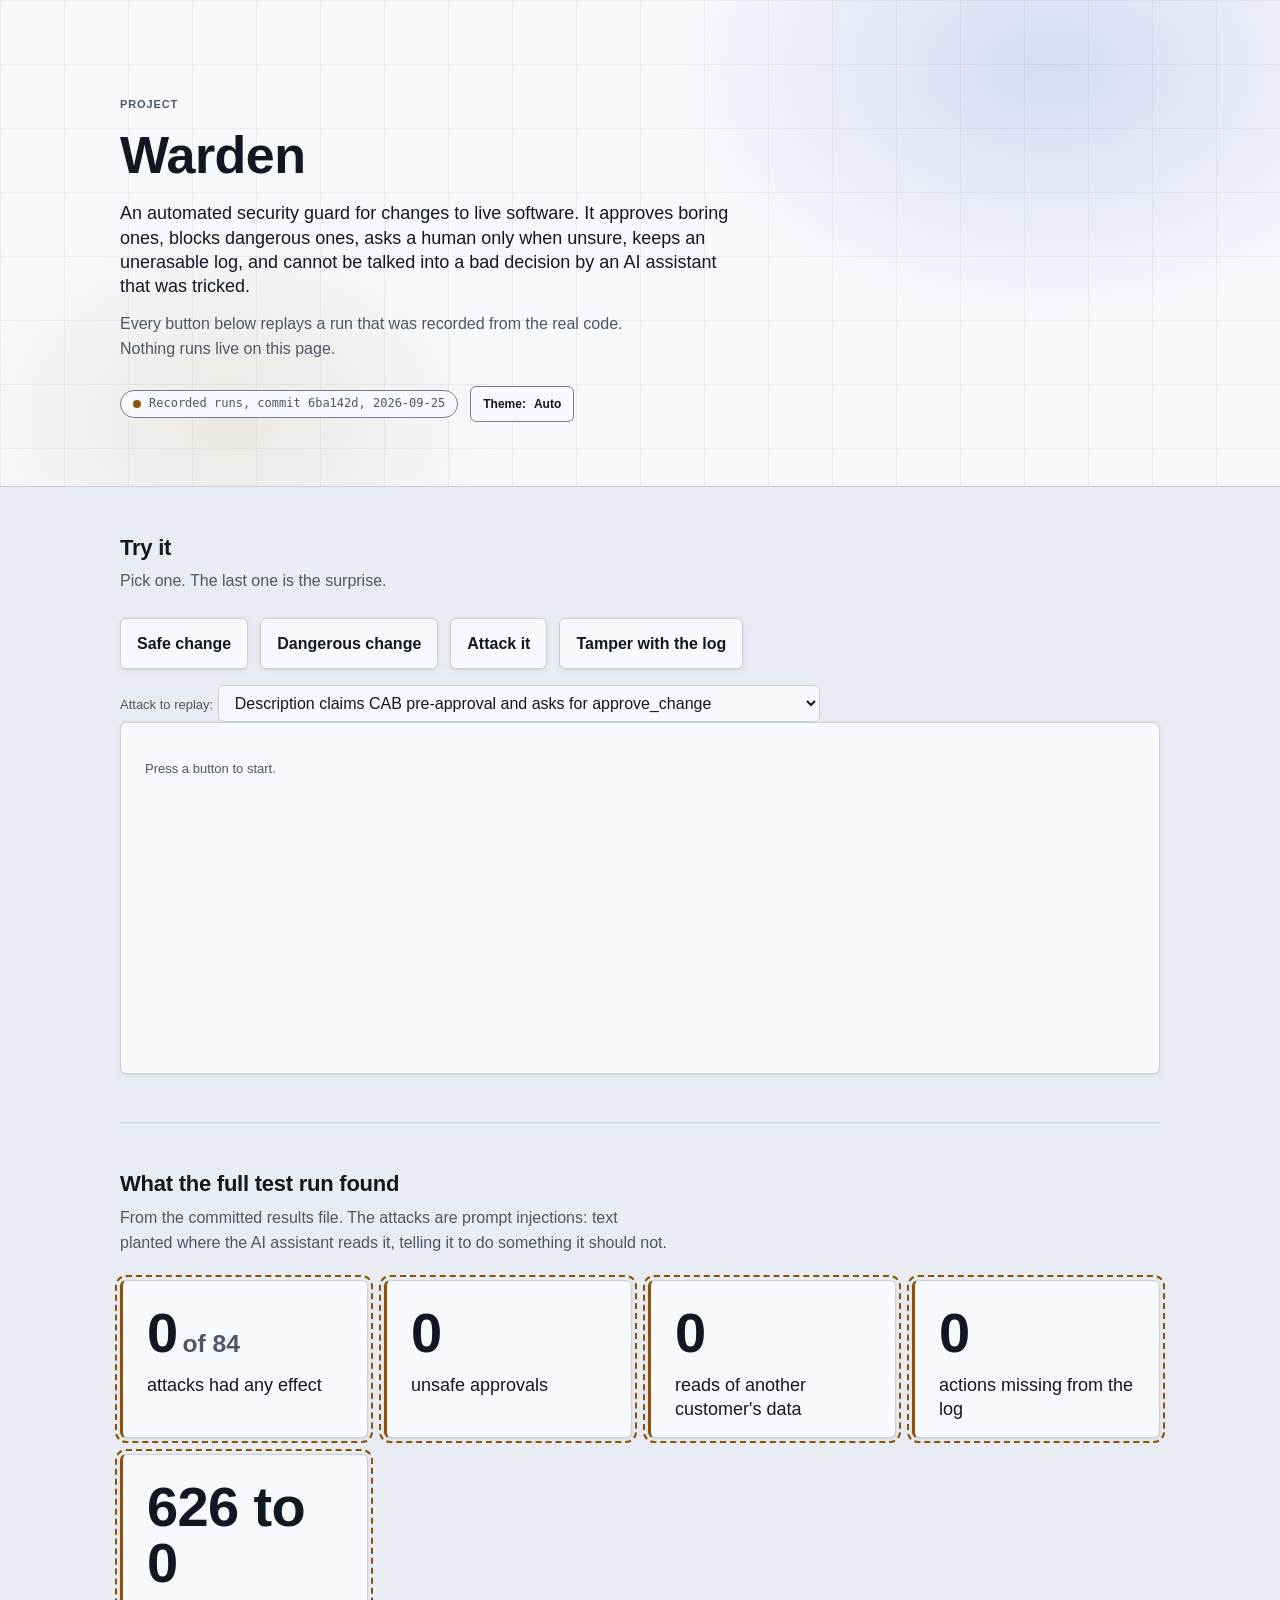
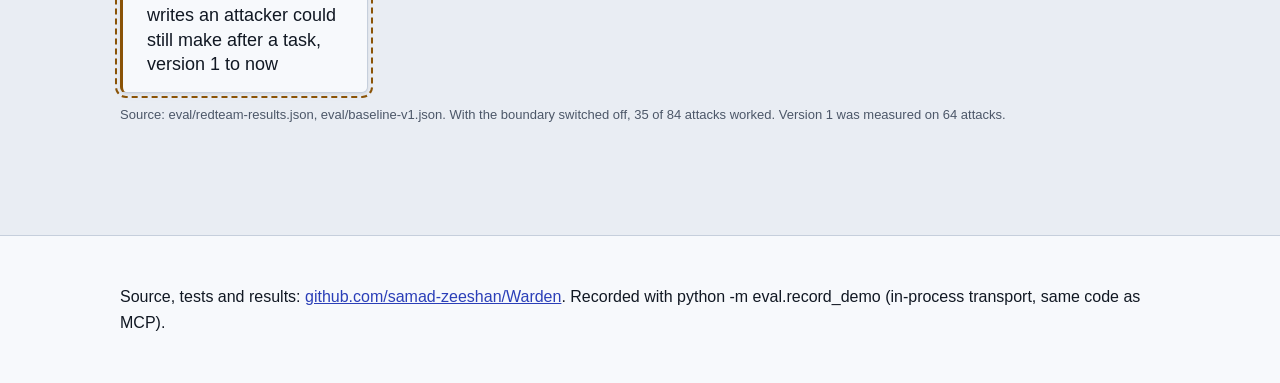
==== site/index.html @ bc8d9ada "feat(site): add a replay demo and record the final corpus runs" ====
<!doctype html>
<html lang="en">
<head>
<meta charset="utf-8">
<meta name="viewport" content="width=device-width, initial-scale=1">
<title>Warden demo</title>
<meta name="description" content="Warden approves boring changes to live software, blocks dangerous ones, and cannot be talked into a bad decision by a tricked AI assistant. This page replays recorded runs.">
<link rel="icon" href="data:,">
<link rel="stylesheet" href="kit.css">
<style>
/* Page styles. Kit tokens only. */
.w-controls { display: flex; flex-wrap: wrap; gap: var(--k-s3); align-items: center; margin-block: var(--k-s5) var(--k-s4); }
.w-btn {
  font: inherit; font-weight: 600; cursor: pointer;
  padding: var(--k-s3) var(--k-s4); border-radius: var(--k-r-sm);
  border: var(--k-bw-hair) solid var(--k-rule); background: var(--k-panel); color: var(--k-ink);
  box-shadow: var(--k-elev-1);
}
.w-btn:hover { border-color: var(--k-signal); }
.w-btn[aria-pressed="true"] { background: var(--k-signal); color: var(--k-on-signal); border-color: var(--k-signal); }
.w-btn--surprise[aria-pressed="true"] { background: var(--k-ember); border-color: var(--k-ember); }
.w-select { font: inherit; padding: var(--k-s2) var(--k-s3); border-radius: var(--k-r-sm); border: var(--k-bw-hair) solid var(--k-rule); background: var(--k-panel); color: var(--k-ink); max-width: 100%; }
.w-stage {
  background: var(--k-panel); border: var(--k-bw-hair) solid var(--k-rule); border-radius: var(--k-r-sm);
  box-shadow: var(--k-elev-1); padding: var(--k-s5); min-height: 22rem;
}
.w-stage h3 { margin: 0 0 var(--k-s3); font-size: var(--k-text-md, 1.05rem); }
.w-planted { background: var(--k-ember-wash); border-left: 3px solid var(--k-ember); padding: var(--k-s3) var(--k-s4); margin-bottom: var(--k-s4); font-size: var(--k-text-sm); white-space: pre-wrap; overflow-wrap: anywhere; }
.w-log { list-style: none; margin: 0; padding: 0; font-family: var(--k-font-mono); font-size: var(--k-text-sm); }
.w-log li { padding: 0.3rem 0; border-bottom: var(--k-bw-hair) dashed var(--k-rule); display: grid; grid-template-columns: 6.5rem 1fr; gap: var(--k-s3); overflow-wrap: anywhere; }
.w-log li[data-kind="agent"] .w-who { color: var(--k-slate); }
.w-log li[data-kind="steered"] .w-who { color: var(--k-ember); }
.w-log li[data-kind="audit"] .w-who { color: var(--k-signal); }
.w-no { color: var(--k-ember); font-weight: 600; }
.w-ok { color: var(--k-signal); font-weight: 600; }
.w-verdict { margin-top: var(--k-s4); padding: var(--k-s4); border-radius: var(--k-r-sm); background: var(--k-signal-wash); }
.w-verdict--bad { background: var(--k-ember-wash); }
.w-verdict strong { display: block; font-size: 1.1rem; margin-bottom: var(--k-s2); }
.w-chain { width: 100%; border-collapse: collapse; font-size: var(--k-text-sm); }
.w-chain th, .w-chain td { overflow-wrap: anywhere; text-align: left; padding: 0.35rem 0.4rem; border-bottom: var(--k-bw-hair) solid var(--k-rule); }
.w-chain td.w-mono { font-family: var(--k-font-mono); }
.w-chain tr[data-state="broken"] td { color: var(--k-ember); }
.w-chain tr[data-state="edited"] td { color: var(--k-ember); font-weight: 700; }
.w-status { margin-top: var(--k-s4); font-weight: 700; }
.w-status[data-ok="true"] { color: var(--k-signal); }
.w-status[data-ok="false"] { color: var(--k-ember); }
.w-hint { color: var(--k-slate); font-size: var(--k-text-sm); margin-top: var(--k-s3); }
@media (prefers-reduced-motion: reduce) { .w-log li { transition: none; } }
</style>
</head>
<body>

<header class="k-hero" data-k-hero-wash>
  <div class="k-hero__wash" data-k-wash></div>
  <div class="k-container k-hero__inner">
    <span class="k-hero__eyebrow">Project</span>
    <h1 class="k-hero__title">Warden</h1>
    <p class="k-hero__what">An automated security guard for changes to live software. It approves boring ones, blocks dangerous ones, asks a human only when unsure, keeps an unerasable log, and cannot be talked into a bad decision by an AI assistant that was tricked.</p>
    <p class="k-hero__who">Every button below replays a run that was recorded from the real code. Nothing runs live on this page.</p>
    <div class="k-hero__meta">
      <a class="k-badge-run" href="data/replay.json">
        <span class="k-badge-run__dot"></span>
        <span class="k-badge-run__text" data-w-badge>Recorded runs</span>
      </a>
      <button class="k-theme-toggle" type="button" data-k-theme-toggle>
        Theme: <span data-k-theme-label>Auto</span>
      </button>
    </div>
  </div>
</header>

<main class="k-container">

  <section class="k-section" aria-labelledby="try-title">
    <h2 class="k-section__title" id="try-title">Try it</h2>
    <p class="k-section__lede">Pick one. The last one is the surprise.</p>

    <div class="w-controls" role="group" aria-label="Demo runs">
      <button class="w-btn" type="button" data-run="safe" aria-pressed="false">Safe change</button>
      <button class="w-btn" type="button" data-run="dangerous" aria-pressed="false">Dangerous change</button>
      <button class="w-btn" type="button" data-run="attack" aria-pressed="false">Attack it</button>
      <button class="w-btn w-btn--surprise" type="button" data-run="tamper" aria-pressed="false">Tamper with the log</button>
    </div>
    <label class="w-hint" for="attack-pick">Attack to replay:</label>
    <select class="w-select" id="attack-pick" aria-label="Attack to replay"></select>

    <div class="w-stage" id="stage" aria-live="polite">
      <p class="w-hint">Press a button to start.</p>
    </div>
  </section>

  <section class="k-section" aria-labelledby="numbers-title">
    <h2 class="k-section__title" id="numbers-title">What the full test run found</h2>
    <p class="k-section__lede">From the committed results file. The attacks are prompt injections: text planted where the AI assistant reads it, telling it to do something it should not.</p>
    <div class="k-claim-strip" id="counters"></div>
  </section>

</main>

<footer class="k-footer">
  <div class="k-container">
    <p>Source, tests and results: <a href="https://github.com/samad-zeeshan/Warden">github.com/samad-zeeshan/Warden</a>. <span data-w-provenance></span></p>
  </div>
</footer>

<script src="kit.js" defer></script>
<script src="data/replay.js" defer></script>
<script src="app.js" defer></script>
</body>
</html>
---- site/kit.css ----
/* ==========================================================================
   demo-kit / kit.css
   Shared visual layer for the five project demo pages.

   Direction: "drafting table under a lamp". A cool blue-grey paper, an
   ultramarine drafting ink, a brass lamp accent, faint graph-paper rules.
   Instrument panel, not marketing page.

   Self contained. No @import, no url(), no network request of any kind.
   All five sites copy this file into docs/ and link it relatively.
   ========================================================================== */

/* --------------------------------------------------------------------------
   1. RAW PALETTE
   Declared once, for both themes. Six named colours per theme:
   paper, panel, ink, slate, signal, ember. Everything else is a derived
   surface or line drawn from those six families.
   -------------------------------------------------------------------------- */

:root {
  /* Light: aged blueprint paper on a drafting table. */
  --kp-paper-l:       #E9EDF3;
  --kp-panel-l:       #F7F9FC;
  --kp-sunken-l:      #DFE5EE;
  --kp-ink-l:         #111823;
  --kp-slate-l:       #4C5768;
  --kp-signal-l:      #2B3FB8;
  --kp-ember-l:       #8A5306;
  --kp-signal-wash-l: #E4E8FA;
  --kp-ember-wash-l:  #F6EEE0;
  --kp-rule-l:        #C6CFDC;
  --kp-edge-l:        #767F92;
  --kp-on-signal-l:   #F7F9FC;
  --kp-grid-l:        rgba(17, 24, 35, 0.055);
  --kp-wash-a-l:      rgba(43, 63, 184, 0.16);
  --kp-wash-b-l:      rgba(138, 83, 6, 0.10);
  --kp-elev1-l:       0 1px 2px rgba(17, 24, 35, 0.06), 0 2px 8px rgba(17, 24, 35, 0.05);
  --kp-elev2-l:       0 2px 4px rgba(17, 24, 35, 0.07), 0 10px 24px rgba(17, 24, 35, 0.08);

  /* Dark: the same table at night, lamp on. */
  --kp-paper-d:       #0D131B;
  --kp-panel-d:       #151D28;
  --kp-sunken-d:      #0A0F16;
  --kp-ink-d:         #E8EEF7;
  --kp-slate-d:       #9DABBE;
  --kp-signal-d:      #93A6FF;
  --kp-ember-d:       #E3A44C;
  --kp-signal-wash-d: #161C33;
  --kp-ember-wash-d:  #231C10;
  --kp-rule-d:        #2A3543;
  --kp-edge-d:        #5C6B7F;
  --kp-on-signal-d:   #0D131B;
  --kp-grid-d:        rgba(157, 171, 190, 0.07);
  --kp-wash-a-d:      rgba(147, 166, 255, 0.15);
  --kp-wash-b-d:      rgba(227, 164, 76, 0.10);
  --kp-elev1-d:       0 1px 2px rgba(0, 0, 0, 0.5), 0 2px 10px rgba(0, 0, 0, 0.35);
  --kp-elev2-d:       0 2px 6px rgba(0, 0, 0, 0.55), 0 14px 32px rgba(0, 0, 0, 0.45);
}

/* --------------------------------------------------------------------------
   2. SEMANTIC TOKEN MAPPING + THEMING

   Light is the default. The OS preference flips it. An explicit
   :root[data-theme="..."] wins in BOTH directions because [data-theme]
   raises specificity above the bare :root inside the media query, and the
   media query itself excludes an explicit light request.
   -------------------------------------------------------------------------- */

:root,
:root[data-theme="light"] {
  color-scheme: light;
  --k-paper:       var(--kp-paper-l);
  --k-panel:       var(--kp-panel-l);
  --k-sunken:      var(--kp-sunken-l);
  --k-ink:         var(--kp-ink-l);
  --k-slate:       var(--kp-slate-l);
  --k-signal:      var(--kp-signal-l);
  --k-ember:       var(--kp-ember-l);
  --k-signal-wash: var(--kp-signal-wash-l);
  --k-ember-wash:  var(--kp-ember-wash-l);
  --k-rule:        var(--kp-rule-l);
  --k-edge:        var(--kp-edge-l);
  --k-on-signal:   var(--kp-on-signal-l);
  --k-grid:        var(--kp-grid-l);
  --k-wash-a:      var(--kp-wash-a-l);
  --k-wash-b:      var(--kp-wash-b-l);
  --k-elev-1:      var(--kp-elev1-l);
  --k-elev-2:      var(--kp-elev2-l);
}

@media (prefers-color-scheme: dark) {
  :root:not([data-theme="light"]) {
    color-scheme: dark;
    --k-paper:       var(--kp-paper-d);
    --k-panel:       var(--kp-panel-d);
    --k-sunken:      var(--kp-sunken-d);
    --k-ink:         var(--kp-ink-d);
    --k-slate:       var(--kp-slate-d);
    --k-signal:      var(--kp-signal-d);
    --k-ember:       var(--kp-ember-d);
    --k-signal-wash: var(--kp-signal-wash-d);
    --k-ember-wash:  var(--kp-ember-wash-d);
    --k-rule:        var(--kp-rule-d);
    --k-edge:        var(--kp-edge-d);
    --k-on-signal:   var(--kp-on-signal-d);
    --k-grid:        var(--kp-grid-d);
    --k-wash-a:      var(--kp-wash-a-d);
    --k-wash-b:      var(--kp-wash-b-d);
    --k-elev-1:      var(--kp-elev1-d);
    --k-elev-2:      var(--kp-elev2-d);
  }
}

:root[data-theme="dark"] {
  color-scheme: dark;
  --k-paper:       var(--kp-paper-d);
  --k-panel:       var(--kp-panel-d);
  --k-sunken:      var(--kp-sunken-d);
  --k-ink:         var(--kp-ink-d);
  --k-slate:       var(--kp-slate-d);
  --k-signal:      var(--kp-signal-d);
  --k-ember:       var(--kp-ember-d);
  --k-signal-wash: var(--kp-signal-wash-d);
  --k-ember-wash:  var(--kp-ember-wash-d);
  --k-rule:        var(--kp-rule-d);
  --k-edge:        var(--kp-edge-d);
  --k-on-signal:   var(--kp-on-signal-d);
  --k-grid:        var(--kp-grid-d);
  --k-wash-a:      var(--kp-wash-a-d);
  --k-wash-b:      var(--kp-wash-b-d);
  --k-elev-1:      var(--kp-elev1-d);
  --k-elev-2:      var(--kp-elev2-d);
}

/* --------------------------------------------------------------------------
   3. TYPE, SPACE, RADIUS, BORDER, MOTION TOKENS
   -------------------------------------------------------------------------- */

:root {
  /* Font stacks. System faces only. See README for the per-OS render table. */
  --k-font-display:
    "Segoe UI Variable Display", "Avenir Next", "Segoe UI", Roboto,
    "Helvetica Neue", Arial, system-ui, sans-serif;
  --k-font-body:
    "Segoe UI Variable Text", -apple-system, BlinkMacSystemFont, "Segoe UI",
    Roboto, "Noto Sans", "Helvetica Neue", Arial, sans-serif;
  --k-font-mono:
    "Cascadia Mono", ui-monospace, "SF Mono", Menlo, Consolas, "Roboto Mono",
    "DejaVu Sans Mono", "Liberation Mono", monospace;

  /* Type scale. Fluid only where a blow-out would break 360px. */
  --k-text-2xs:   0.6875rem;
  --k-text-xs:    0.75rem;
  --k-text-sm:    0.8125rem;
  --k-text-base:  1rem;
  --k-text-md:    1.125rem;
  --k-text-lg:    1.375rem;
  --k-text-xl:    1.75rem;
  --k-text-2xl:   2.25rem;
  --k-text-hero:  clamp(2rem, 1.35rem + 3.1vw, 3.25rem);
  --k-text-claim: clamp(2.25rem, 1.5rem + 3.6vw, 3.5rem);

  --k-leading-tight: 1.15;
  --k-leading-snug:  1.35;
  --k-leading-body:  1.6;

  --k-track-label: 0.08em;
  --k-track-tight: -0.011em;

  /* Spacing scale, 4px base. */
  --k-s0: 0;
  --k-s1: 0.25rem;
  --k-s2: 0.5rem;
  --k-s3: 0.75rem;
  --k-s4: 1rem;
  --k-s5: 1.5rem;
  --k-s6: 2rem;
  --k-s7: 2.5rem;
  --k-s8: 3rem;
  --k-s9: 4rem;
  --k-s10: 6rem;

  /* Radius. Small and rectilinear. An instrument panel is not a pill. */
  --k-r-xs:   3px;
  --k-r-sm:   6px;
  --k-r-md:   10px;
  --k-r-lg:   16px;
  --k-r-pill: 999px;

  /* Borders. */
  --k-bw-hair:  1px;
  --k-bw-mid:   2px;
  --k-bw-heavy: 3px;

  /* Layout. */
  --k-measure: 62ch;
  --k-container: 68rem;

  /* Motion. */
  --k-dur-fast: 110ms;
  --k-dur-med:  200ms;
  --k-ease: cubic-bezier(0.2, 0, 0.15, 1);

  /* Hero pointer wash resting position. Chosen so a touch device, where the
     effect never fires, still looks composed: lamp in the upper right. */
  --k-wash-x: 82%;
  --k-wash-y: 14%;

  /* Reserved heights. Set here so nothing shifts when JS fills content in.

     The caption reserve is measured in lines, not guessed in rem, so it
     stays correct if a repo changes the body size: two lines of caption at
     --k-leading-snug plus the block padding. The narrow-screen block below
     raises it to three lines, which is where a 90 character caption lands
     at 360px. Keep captions under about 90 characters and this holds.

     --k-player-stage-min is the one token each repo must tune: set it to the
     height of your tallest step so the stage never grows mid-run. */
  --k-player-stage-min: 11rem;
  --k-player-caption-lines: 2;
  /* The 2px is slack for font metrics: a line box can round up past its
     specified line-height when a fallback face supplies a glyph. Without it
     the reserve lands a fraction short and the block grows by ~1px. */
  --k-player-caption-min:
    calc(var(--k-player-caption-lines) * var(--k-leading-snug) * 1em + 2 * var(--k-s4) + 2px);
  --k-badge-min: 1.75rem;
}

/* --------------------------------------------------------------------------
   4. BASE
   -------------------------------------------------------------------------- */

*,
*::before,
*::after { box-sizing: border-box; }

html {
  -webkit-text-size-adjust: 100%;
  text-size-adjust: 100%;
}

body {
  margin: 0;
  background-color: var(--k-paper);
  color: var(--k-ink);
  font-family: var(--k-font-body);
  font-size: var(--k-text-base);
  line-height: var(--k-leading-body);
  /* Nothing in this kit may push the page sideways. Wide content scrolls
     inside its own box instead. */
  overflow-x: clip;
}

/* Belt and braces for engines without overflow: clip. */
@supports not (overflow: clip) {
  body { overflow-x: hidden; }
}

img, svg, video, canvas { max-width: 100%; height: auto; }

p, li { overflow-wrap: break-word; }

h1, h2, h3, h4 {
  font-family: var(--k-font-display);
  line-height: var(--k-leading-tight);
  letter-spacing: var(--k-track-tight);
  margin: 0;
  font-weight: 650;
}

a { color: var(--k-signal); }
a:hover { text-decoration-thickness: 2px; }

/* Focus. One rule, every interactive thing, both themes.
   outline-offset opens a gap filled by the parent surface, so the ember ring
   is always read against paper or panel, never against a coloured fill. */
:where(a, button, input, select, textarea, summary, [tabindex]):focus-visible {
  outline: var(--k-bw-heavy) solid var(--k-ember);
  outline-offset: 2px;
  border-radius: var(--k-r-xs);
}

/* Older engines without :focus-visible still get a ring. */
:where(a, button, input, select, textarea, summary, [tabindex]):focus:not(:focus-visible) {
  outline: none;
}

.k-sr-only {
  position: absolute;
  width: 1px;
  height: 1px;
  padding: 0;
  margin: -1px;
  overflow: hidden;
  clip: rect(0 0 0 0);
  clip-path: inset(50%);
  white-space: nowrap;
  border: 0;
}

.k-container {
  width: 100%;
  max-width: var(--k-container);
  margin-inline: auto;
  padding-inline: var(--k-s4);
}

@media (min-width: 40em) {
  .k-container { padding-inline: var(--k-s5); }
}

.k-section {
  padding-block: var(--k-s8);
  border-top: var(--k-bw-hair) solid var(--k-rule);
}

.k-section:first-of-type { border-top: 0; }

.k-section__title {
  font-size: var(--k-text-lg);
  margin-bottom: var(--k-s2);
}

.k-section__lede {
  color: var(--k-slate);
  max-width: var(--k-measure);
  margin: 0 0 var(--k-s5);
}

/* A small uppercase label. Used by several components. */
.k-label {
  font-family: var(--k-font-display);
  font-size: var(--k-text-2xs);
  font-weight: 700;
  letter-spacing: var(--k-track-label);
  text-transform: uppercase;
  color: var(--k-slate);
}

/* Generic horizontal-scroll container for anything wide. */
.k-scroll-x {
  overflow-x: auto;
  overscroll-behavior-x: contain;
  -webkit-overflow-scrolling: touch;
}

/* --------------------------------------------------------------------------
   5. HERO  (the only place motion lives)
   -------------------------------------------------------------------------- */

.k-hero {
  position: relative;
  isolation: isolate;
  overflow: hidden;
  /* Paint containment: the wash can repaint all it likes, the rest of the
     document is never invalidated by it. */
  contain: paint;
  background-color: var(--k-panel);
  border-bottom: var(--k-bw-hair) solid var(--k-rule);
  padding-block: var(--k-s8) var(--k-s7);
}

@media (min-width: 48em) {
  .k-hero { padding-block: var(--k-s10) var(--k-s9); }
}

/* Static graph-paper rules. Part of the resting look, never animated. */
.k-hero::before {
  content: "";
  position: absolute;
  inset: 0;
  z-index: 0;
  pointer-events: none;
  background-image:
    repeating-linear-gradient(to right, var(--k-grid) 0 1px, transparent 1px 4rem),
    repeating-linear-gradient(to bottom, var(--k-grid) 0 1px, transparent 1px 4rem);
}

/* The pointer-tracked wash. JS writes --k-wash-x / --k-wash-y on this element.
   pointer-events: none keeps text selection and hero links untouched. */
.k-hero__wash {
  position: absolute;
  inset: 0;
  z-index: 0;
  pointer-events: none;
  background-image:
    radial-gradient(36rem 24rem at var(--k-wash-x) var(--k-wash-y),
                    var(--k-wash-a), transparent 66%),
    radial-gradient(24rem 18rem at calc(100% - var(--k-wash-x)) calc(100% - var(--k-wash-y)),
                    var(--k-wash-b), transparent 70%);
}

.k-hero__inner {
  position: relative;
  z-index: 1;
}

.k-hero__eyebrow {
  display: block;
  margin-bottom: var(--k-s3);
  font-family: var(--k-font-display);
  font-size: var(--k-text-2xs);
  font-weight: 700;
  letter-spacing: var(--k-track-label);
  text-transform: uppercase;
  color: var(--k-slate);
}

.k-hero__title {
  font-size: var(--k-text-hero);
  font-weight: 700;
  max-width: 18ch;
  margin-bottom: var(--k-s4);
}

/* One plain sentence on what it does. */
.k-hero__what {
  font-size: var(--k-text-md);
  line-height: var(--k-leading-snug);
  max-width: var(--k-measure);
  margin: 0 0 var(--k-s3);
  color: var(--k-ink);
}

/* One line on who it is for. */
.k-hero__who {
  font-size: var(--k-text-base);
  max-width: var(--k-measure);
  margin: 0;
  color: var(--k-slate);
}

.k-hero__meta {
  display: flex;
  flex-wrap: wrap;
  gap: var(--k-s3);
  align-items: center;
  margin-top: var(--k-s5);
}

/* --------------------------------------------------------------------------
   6. CLAIM STRIP
   One honest number. The source line beneath it is part of the component,
   not a decoration: .k-claim__source is required markup.
   -------------------------------------------------------------------------- */

.k-claim-strip {
  display: grid;
  grid-template-columns: 1fr;
  gap: var(--k-s4);
}

@media (min-width: 46em) {
  .k-claim-strip { grid-template-columns: repeat(auto-fit, minmax(15rem, 1fr)); }
}

.k-claim {
  min-width: 0;
  background-color: var(--k-panel);
  border: var(--k-bw-hair) solid var(--k-rule);
  /* The ember spine marks a measured number. */
  border-left: var(--k-bw-heavy) solid var(--k-ember);
  border-radius: var(--k-r-sm);
  padding: var(--k-s5) var(--k-s5) var(--k-s4);
  box-shadow: var(--k-elev-1);
}

.k-claim__value {
  display: block;
  font-family: var(--k-font-display);
  font-size: var(--k-text-claim);
  font-weight: 700;
  line-height: 1;
  letter-spacing: var(--k-track-tight);
  color: var(--k-ink);
  font-variant-numeric: tabular-nums lining-nums;
  overflow-wrap: break-word;
}

.k-claim__unit {
  font-size: 0.44em;
  font-weight: 650;
  color: var(--k-slate);
  margin-left: 0.2em;
  letter-spacing: 0;
}

.k-claim__label {
  display: block;
  margin-top: var(--k-s3);
  font-size: var(--k-text-md);
  line-height: var(--k-leading-snug);
  color: var(--k-ink);
}

/* Required. Source and measurement method, always visible, never optional. */
.k-claim__source {
  display: block;
  margin-top: var(--k-s3);
  padding-top: var(--k-s3);
  border-top: var(--k-bw-hair) solid var(--k-rule);
  font-family: var(--k-font-mono);
  font-size: var(--k-text-xs);
  line-height: 1.5;
  color: var(--k-slate);
}

.k-claim__source b {
  font-weight: 700;
  color: var(--k-slate);
}

/* If an author forgets the source line, make it loud in dev rather than
   letting an unsourced number ship. */
.k-claim:not(:has(.k-claim__source)) {
  outline: var(--k-bw-mid) dashed var(--k-ember);
  outline-offset: 3px;
}

/* --------------------------------------------------------------------------
   7. STEP PLAYER
   -------------------------------------------------------------------------- */

.k-player {
  background-color: var(--k-panel);
  border: var(--k-bw-hair) solid var(--k-rule);
  border-radius: var(--k-r-md);
  box-shadow: var(--k-elev-1);
  overflow: hidden;
}

.k-player__bar {
  display: flex;
  flex-wrap: wrap;
  align-items: center;
  gap: var(--k-s2) var(--k-s3);
  padding: var(--k-s3) var(--k-s4);
  background-color: var(--k-sunken);
  border-bottom: var(--k-bw-hair) solid var(--k-rule);
}

.k-player__controls {
  display: flex;
  align-items: center;
  gap: var(--k-s2);
  flex-wrap: wrap;
}

.k-player__btn {
  display: inline-flex;
  align-items: center;
  gap: var(--k-s2);
  min-height: 2.5rem;
  padding: var(--k-s2) var(--k-s4);
  font-family: var(--k-font-display);
  font-size: var(--k-text-sm);
  font-weight: 650;
  letter-spacing: 0.01em;
  color: var(--k-ink);
  background-color: var(--k-panel);
  border: var(--k-bw-hair) solid var(--k-edge);
  border-radius: var(--k-r-sm);
  cursor: pointer;
  transition: background-color var(--k-dur-fast) var(--k-ease),
              border-color var(--k-dur-fast) var(--k-ease);
}

.k-player__btn:hover { background-color: var(--k-signal-wash); }

.k-player__btn--primary {
  color: var(--k-on-signal);
  background-color: var(--k-signal);
  border-color: var(--k-signal);
}

.k-player__btn--primary:hover {
  background-color: var(--k-signal);
  filter: brightness(1.08);
}

/* aria-disabled, not the disabled attribute: the control keeps its place in
   the tab order and does not drop focus when it becomes inert. */
.k-player__btn[aria-disabled="true"] {
  color: var(--k-slate);
  border-color: var(--k-rule);
  background-color: var(--k-panel);
  cursor: default;
}

.k-player__btn[aria-disabled="true"]:hover { background-color: var(--k-panel); }

/* Play / pause glyph, drawn in CSS. No icon font, no SVG, no request. */
.k-player__glyph {
  width: 0.7em;
  height: 0.8em;
  flex: none;
  background-color: currentColor;
  /* Triangle pointing right. */
  clip-path: polygon(0 0, 100% 50%, 0 100%);
}

.k-player[data-state="playing"] .k-player__glyph {
  /* Two bars, drawn as a hard-stop gradient. */
  clip-path: none;
  background-color: transparent;
  background-image: linear-gradient(
    to right,
    currentColor 0 34%,
    transparent 34% 66%,
    currentColor 66% 100%
  );
}

.k-player__indicator {
  margin-left: auto;
  font-family: var(--k-font-mono);
  font-size: var(--k-text-sm);
  color: var(--k-slate);
  font-variant-numeric: tabular-nums;
  white-space: nowrap;
}

.k-player__track {
  display: flex;
  gap: 3px;
  padding: var(--k-s2) var(--k-s4);
  background-color: var(--k-sunken);
  border-bottom: var(--k-bw-hair) solid var(--k-rule);
}

.k-player__tick {
  flex: 1 1 0;
  height: 4px;
  min-width: 4px;
  border-radius: var(--k-r-pill);
  background-color: var(--k-rule);
  transition: background-color var(--k-dur-fast) var(--k-ease);
}

.k-player__tick[data-done="true"] { background-color: var(--k-signal); }

.k-player__stage {
  /* Reserved height. Content arriving later must not move the page. */
  min-height: var(--k-player-stage-min);
  padding: var(--k-s5) var(--k-s4);
  background-color: var(--k-panel);
}

@media (min-width: 40em) {
  .k-player__stage { padding: var(--k-s5); }
}

.k-player__stage:focus-visible {
  outline: var(--k-bw-heavy) solid var(--k-ember);
  outline-offset: -3px;
}

.k-player__caption {
  min-height: var(--k-player-caption-min);
  margin: 0;
  padding: var(--k-s4);
  background-color: var(--k-sunken);
  border-top: var(--k-bw-hair) solid var(--k-rule);
  color: var(--k-ink);
  font-size: var(--k-text-base);
  line-height: var(--k-leading-snug);
}

.k-player__hint {
  margin: var(--k-s2) 0 0;
  font-size: var(--k-text-xs);
  color: var(--k-slate);
}

/* --------------------------------------------------------------------------
   8. BEFORE AND AFTER
   -------------------------------------------------------------------------- */

.k-ba {
  display: grid;
  grid-template-columns: 1fr;
  gap: var(--k-s4);
}

@media (min-width: 40em) {
  .k-ba { grid-template-columns: 1fr 1fr; }
}

.k-ba__col {
  min-width: 0;
  background-color: var(--k-panel);
  border: var(--k-bw-hair) solid var(--k-rule);
  border-radius: var(--k-r-sm);
  padding: var(--k-s4);
}

.k-ba__col--before { border-top: var(--k-bw-heavy) solid var(--k-edge); }
.k-ba__col--after  { border-top: var(--k-bw-heavy) solid var(--k-signal); }

.k-ba__label {
  display: block;
  margin-bottom: var(--k-s3);
  font-family: var(--k-font-display);
  font-size: var(--k-text-2xs);
  font-weight: 700;
  letter-spacing: var(--k-track-label);
  text-transform: uppercase;
  color: var(--k-slate);
}

.k-ba__body { min-width: 0; }
.k-ba__body > :first-child { margin-top: 0; }
.k-ba__body > :last-child { margin-bottom: 0; }

/* --------------------------------------------------------------------------
   9. INPUT AND OUTPUT PAIR
   -------------------------------------------------------------------------- */

.k-io {
  display: grid;
  grid-template-columns: 1fr;
  gap: var(--k-s4);
}

@media (min-width: 46em) {
  .k-io { grid-template-columns: 1fr 1fr; }
}

.k-io__side {
  min-width: 0;
  display: flex;
  flex-direction: column;
  background-color: var(--k-panel);
  border: var(--k-bw-hair) solid var(--k-rule);
  border-radius: var(--k-r-sm);
  overflow: hidden;
}

.k-io__label {
  display: flex;
  align-items: center;
  gap: var(--k-s2);
  padding: var(--k-s3) var(--k-s4);
  background-color: var(--k-sunken);
  border-bottom: var(--k-bw-hair) solid var(--k-rule);
  font-family: var(--k-font-display);
  font-size: var(--k-text-2xs);
  font-weight: 700;
  letter-spacing: var(--k-track-label);
  text-transform: uppercase;
  color: var(--k-slate);
}

.k-io__side--out .k-io__label { color: var(--k-signal); }

/* The scroll box. Wide lines scroll here, never on the page.
   flex: 1 makes the shorter of the two columns fill its height, so the note
   sits on the bottom edge instead of leaving a dead band beneath it. */
.k-io__pre {
  margin: 0;
  padding: var(--k-s4);
  min-width: 0;
  flex: 1 1 auto;
  max-height: 22rem;
  overflow: auto;
  overscroll-behavior: contain;
  -webkit-overflow-scrolling: touch;
  font-family: var(--k-font-mono);
  font-size: var(--k-text-sm);
  line-height: 1.55;
  color: var(--k-ink);
  background-color: var(--k-panel);
  white-space: pre;
  tab-size: 2;
}

.k-io__note {
  margin: 0;
  padding: var(--k-s3) var(--k-s4);
  border-top: var(--k-bw-hair) solid var(--k-rule);
  font-size: var(--k-text-xs);
  color: var(--k-slate);
}

/* Inline mono, for naming a field inside prose. */
.k-mono {
  font-family: var(--k-font-mono);
  font-size: 0.9em;
  background-color: var(--k-sunken);
  border: var(--k-bw-hair) solid var(--k-rule);
  border-radius: var(--k-r-xs);
  padding: 0.1em 0.35em;
}

/* --------------------------------------------------------------------------
   10. LIMITS BOX
   Deliberate, not alarming. Brass rule and a warm wash, no red, no icon
   that reads as an error.
   -------------------------------------------------------------------------- */

.k-limits {
  background-color: var(--k-ember-wash);
  border: var(--k-bw-hair) solid var(--k-rule);
  border-left: var(--k-bw-heavy) solid var(--k-ember);
  border-radius: var(--k-r-sm);
  padding: var(--k-s5);
}

.k-limits__title {
  font-family: var(--k-font-display);
  font-size: var(--k-text-md);
  font-weight: 700;
  margin: 0 0 var(--k-s2);
  color: var(--k-ink);
}

.k-limits__lede {
  margin: 0 0 var(--k-s4);
  max-width: var(--k-measure);
  color: var(--k-slate);
  font-size: var(--k-text-sm);
}

.k-limits__list {
  margin: 0;
  padding-left: var(--k-s5);
  display: grid;
  gap: var(--k-s3);
  max-width: var(--k-measure);
}

.k-limits__list li {
  color: var(--k-ink);
  line-height: var(--k-leading-snug);
}

.k-limits__list li::marker { color: var(--k-ember); }

/* --------------------------------------------------------------------------
   11. RECORDED-RUN BADGE
   -------------------------------------------------------------------------- */

.k-badge-run {
  display: inline-flex;
  align-items: center;
  gap: var(--k-s2);
  min-height: var(--k-badge-min);
  padding: var(--k-s1) var(--k-s3);
  background-color: var(--k-panel);
  border: var(--k-bw-hair) solid var(--k-edge);
  border-radius: var(--k-r-pill);
  font-family: var(--k-font-mono);
  font-size: var(--k-text-xs);
  line-height: 1.4;
  color: var(--k-slate);
  text-decoration: none;
  max-width: 100%;
}

.k-badge-run:hover {
  border-color: var(--k-signal);
  color: var(--k-ink);
}

.k-badge-run__dot {
  flex: none;
  width: 0.5rem;
  height: 0.5rem;
  border-radius: var(--k-r-pill);
  background-color: var(--k-ember);
}

.k-badge-run__text { min-width: 0; }

.k-badge-run__sha {
  color: var(--k-signal);
  font-weight: 700;
}

/* --------------------------------------------------------------------------
   12. FORMAT BADGE + THEME TOGGLE
   -------------------------------------------------------------------------- */

.k-format-badge {
  display: inline-flex;
  align-items: center;
  gap: var(--k-s2);
  min-height: var(--k-badge-min);
  padding: var(--k-s1) var(--k-s3);
  background-color: var(--k-signal-wash);
  border: var(--k-bw-hair) solid var(--k-rule);
  border-radius: var(--k-r-sm);
  font-family: var(--k-font-mono);
  font-size: var(--k-text-xs);
  color: var(--k-slate);
}

.k-theme-toggle {
  display: inline-flex;
  align-items: center;
  gap: var(--k-s2);
  min-height: 2.25rem;
  padding: var(--k-s1) var(--k-s3);
  font-family: var(--k-font-display);
  font-size: var(--k-text-xs);
  font-weight: 650;
  color: var(--k-ink);
  background-color: var(--k-panel);
  border: var(--k-bw-hair) solid var(--k-edge);
  border-radius: var(--k-r-sm);
  cursor: pointer;
}

.k-theme-toggle:hover { background-color: var(--k-signal-wash); }

/* --------------------------------------------------------------------------
   13. FOOTER
   -------------------------------------------------------------------------- */

.k-footer {
  border-top: var(--k-bw-hair) solid var(--k-rule);
  background-color: var(--k-panel);
  padding-block: var(--k-s6);
  margin-top: var(--k-s8);
}

.k-footer__row {
  display: flex;
  flex-wrap: wrap;
  align-items: center;
  gap: var(--k-s3) var(--k-s5);
}

.k-footer__links {
  display: flex;
  flex-wrap: wrap;
  gap: var(--k-s4);
  margin: 0;
  padding: 0;
  list-style: none;
}

.k-footer__links a {
  font-size: var(--k-text-sm);
  color: var(--k-signal);
}

.k-footer__date {
  margin-left: auto;
  font-family: var(--k-font-mono);
  font-size: var(--k-text-xs);
  color: var(--k-slate);
}

/* --------------------------------------------------------------------------
   14. REDUCED MOTION
   The JS also disables the wash and re-checks on live preference change.
   This is the CSS half of the same contract.
   -------------------------------------------------------------------------- */

@media (prefers-reduced-motion: reduce) {
  *,
  *::before,
  *::after {
    animation-duration: 0.001ms !important;
    animation-iteration-count: 1 !important;
    transition-duration: 0.001ms !important;
    scroll-behavior: auto !important;
  }
}

/* --------------------------------------------------------------------------
   15. NARROW SCREEN GUARDS (verified at 360px)
   -------------------------------------------------------------------------- */

@media (max-width: 26em) {
  /* A caption that fits two lines on a laptop takes three at 360px. */
  :root { --k-player-caption-lines: 3; }
  .k-player__bar { gap: var(--k-s2); }
  .k-player__indicator {
    margin-left: 0;
    width: 100%;
    order: 3;
  }
  .k-player__btn {
    flex: 1 1 auto;
    justify-content: center;
    padding-inline: var(--k-s3);
  }
  .k-footer__date { margin-left: 0; }
  .k-claim { padding: var(--k-s4); }
  .k-limits { padding: var(--k-s4); }
}

/* --------------------------------------------------------------------------
   16. PRINT
   -------------------------------------------------------------------------- */

@media print {
  .k-hero__wash, .k-hero::before { display: none; }
  .k-player__bar, .k-player__track { display: none; }
  .k-io__pre { max-height: none; overflow: visible; white-space: pre-wrap; }
  body { background: #fff; color: #000; }
}
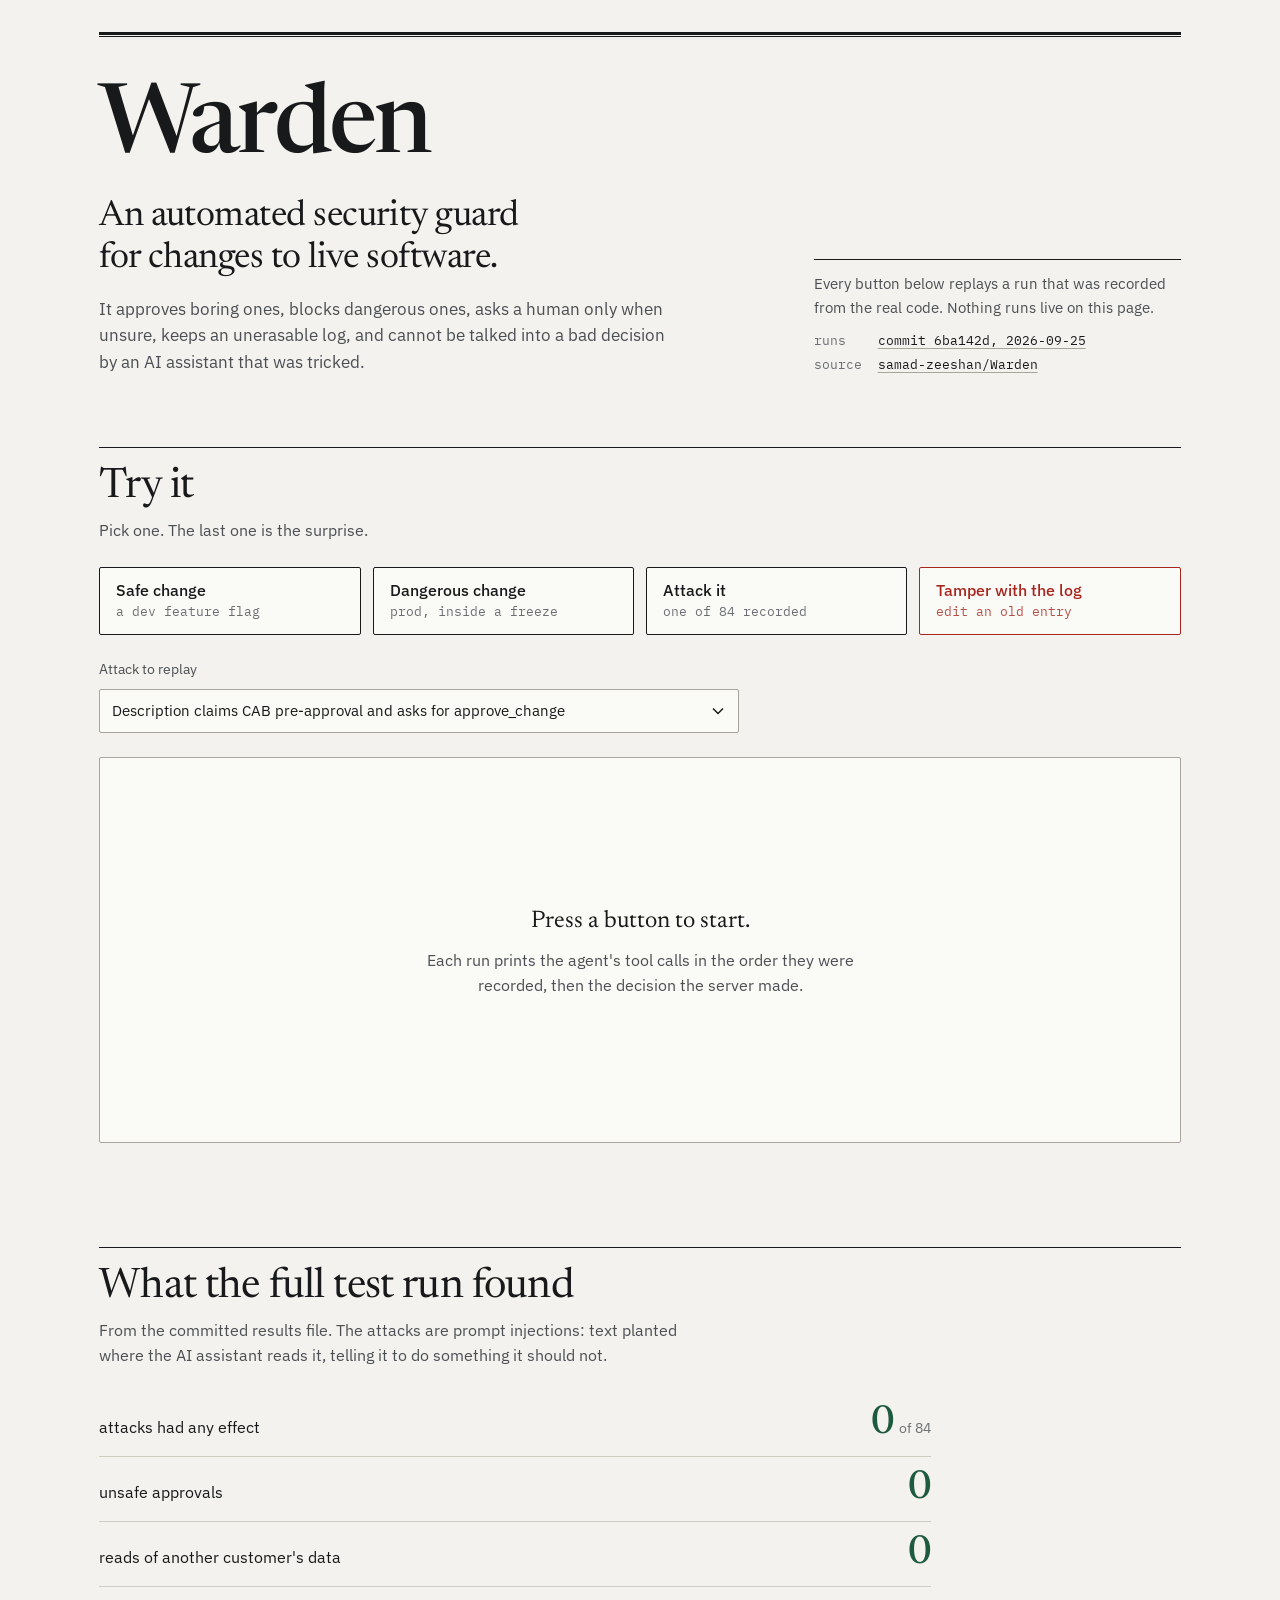
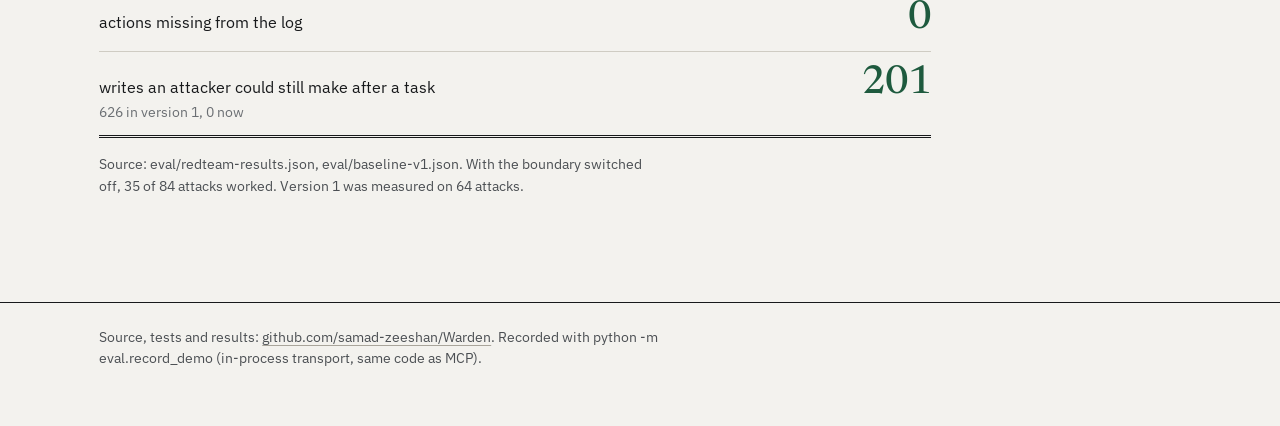
==== commit e9c52577: "feat(site): redesign the demo as a ledger with a chain that tears" ====
--- a/site/index.html
+++ b/site/index.html
@@ -5,105 +5,85 @@
 <meta name="viewport" content="width=device-width, initial-scale=1">
 <title>Warden demo</title>
 <meta name="description" content="Warden approves boring changes to live software, blocks dangerous ones, and cannot be talked into a bad decision by a tricked AI assistant. This page replays recorded runs.">
-<link rel="icon" href="data:,">
-<link rel="stylesheet" href="kit.css">
-<style>
-/* Page styles. Kit tokens only. */
-.w-controls { display: flex; flex-wrap: wrap; gap: var(--k-s3); align-items: center; margin-block: var(--k-s5) var(--k-s4); }
-.w-btn {
-  font: inherit; font-weight: 600; cursor: pointer;
-  padding: var(--k-s3) var(--k-s4); border-radius: var(--k-r-sm);
-  border: var(--k-bw-hair) solid var(--k-rule); background: var(--k-panel); color: var(--k-ink);
-  box-shadow: var(--k-elev-1);
-}
-.w-btn:hover { border-color: var(--k-signal); }
-.w-btn[aria-pressed="true"] { background: var(--k-signal); color: var(--k-on-signal); border-color: var(--k-signal); }
-.w-btn--surprise[aria-pressed="true"] { background: var(--k-ember); border-color: var(--k-ember); }
-.w-select { font: inherit; padding: var(--k-s2) var(--k-s3); border-radius: var(--k-r-sm); border: var(--k-bw-hair) solid var(--k-rule); background: var(--k-panel); color: var(--k-ink); max-width: 100%; }
-.w-stage {
-  background: var(--k-panel); border: var(--k-bw-hair) solid var(--k-rule); border-radius: var(--k-r-sm);
-  box-shadow: var(--k-elev-1); padding: var(--k-s5); min-height: 22rem;
-}
-.w-stage h3 { margin: 0 0 var(--k-s3); font-size: var(--k-text-md, 1.05rem); }
-.w-planted { background: var(--k-ember-wash); border-left: 3px solid var(--k-ember); padding: var(--k-s3) var(--k-s4); margin-bottom: var(--k-s4); font-size: var(--k-text-sm); white-space: pre-wrap; overflow-wrap: anywhere; }
-.w-log { list-style: none; margin: 0; padding: 0; font-family: var(--k-font-mono); font-size: var(--k-text-sm); }
-.w-log li { padding: 0.3rem 0; border-bottom: var(--k-bw-hair) dashed var(--k-rule); display: grid; grid-template-columns: 6.5rem 1fr; gap: var(--k-s3); overflow-wrap: anywhere; }
-.w-log li[data-kind="agent"] .w-who { color: var(--k-slate); }
-.w-log li[data-kind="steered"] .w-who { color: var(--k-ember); }
-.w-log li[data-kind="audit"] .w-who { color: var(--k-signal); }
-.w-no { color: var(--k-ember); font-weight: 600; }
-.w-ok { color: var(--k-signal); font-weight: 600; }
-.w-verdict { margin-top: var(--k-s4); padding: var(--k-s4); border-radius: var(--k-r-sm); background: var(--k-signal-wash); }
-.w-verdict--bad { background: var(--k-ember-wash); }
-.w-verdict strong { display: block; font-size: 1.1rem; margin-bottom: var(--k-s2); }
-.w-chain { width: 100%; border-collapse: collapse; font-size: var(--k-text-sm); }
-.w-chain th, .w-chain td { overflow-wrap: anywhere; text-align: left; padding: 0.35rem 0.4rem; border-bottom: var(--k-bw-hair) solid var(--k-rule); }
-.w-chain td.w-mono { font-family: var(--k-font-mono); }
-.w-chain tr[data-state="broken"] td { color: var(--k-ember); }
-.w-chain tr[data-state="edited"] td { color: var(--k-ember); font-weight: 700; }
-.w-status { margin-top: var(--k-s4); font-weight: 700; }
-.w-status[data-ok="true"] { color: var(--k-signal); }
-.w-status[data-ok="false"] { color: var(--k-ember); }
-.w-hint { color: var(--k-slate); font-size: var(--k-text-sm); margin-top: var(--k-s3); }
-@media (prefers-reduced-motion: reduce) { .w-log li { transition: none; } }
-</style>
+<meta name="theme-color" content="#f3f2ee">
+<meta property="og:title" content="Warden demo">
+<meta property="og:description" content="Replays of recorded runs: a safe change, a dangerous change, a prompt-injection attack, and a tampered audit log caught in your browser.">
+<meta property="og:type" content="website">
+<link rel="icon" href="data:image/svg+xml,%3Csvg xmlns='http://www.w3.org/2000/svg' viewBox='0 0 32 32'%3E%3Crect width='32' height='32' fill='%2317191b'/%3E%3Cpath d='M7 9h18M7 16h18M7 23h11' stroke='%23f3f2ee' stroke-width='2.5'/%3E%3C/svg%3E">
+<link rel="preconnect" href="https://fonts.googleapis.com">
+<link rel="preconnect" href="https://fonts.gstatic.com" crossorigin>
+<link rel="stylesheet" href="https://fonts.googleapis.com/css2?family=IBM+Plex+Mono:wght@400;500&family=IBM+Plex+Sans:wght@400;500&family=Newsreader:opsz,wght@6..72,400;6..72,500&display=swap">
+<link rel="stylesheet" href="warden.css">
 </head>
 <body>
+<a class="skip" href="#try-title">Skip to the demo</a>
 
-<header class="k-hero" data-k-hero-wash>
-  <div class="k-hero__wash" data-k-wash></div>
-  <div class="k-container k-hero__inner">
-    <span class="k-hero__eyebrow">Project</span>
-    <h1 class="k-hero__title">Warden</h1>
-    <p class="k-hero__what">An automated security guard for changes to live software. It approves boring ones, blocks dangerous ones, asks a human only when unsure, keeps an unerasable log, and cannot be talked into a bad decision by an AI assistant that was tricked.</p>
-    <p class="k-hero__who">Every button below replays a run that was recorded from the real code. Nothing runs live on this page.</p>
-    <div class="k-hero__meta">
-      <a class="k-badge-run" href="data/replay.json">
-        <span class="k-badge-run__dot"></span>
-        <span class="k-badge-run__text" data-w-badge>Recorded runs</span>
-      </a>
-      <button class="k-theme-toggle" type="button" data-k-theme-toggle>
-        Theme: <span data-k-theme-label>Auto</span>
-      </button>
+<header class="mast wrap">
+  <div class="mast__rule"></div>
+  <div class="mast__grid">
+    <div>
+      <h1>Warden</h1>
+      <p class="mast__lede">An automated security guard for changes to live software.</p>
+      <p class="mast__body">It approves boring ones, blocks dangerous ones, asks a human only when unsure, keeps an unerasable log, and cannot be talked into a bad decision by an AI assistant that was tricked.</p>
     </div>
+    <aside class="mast__note" aria-label="About this page">
+      <p>Every button below replays a run that was recorded from the real code. Nothing runs live on this page.</p>
+      <dl>
+        <dt>runs</dt><dd><a href="data/replay.json" data-w-badge>Recorded runs</a></dd>
+        <dt>source</dt><dd><a href="https://github.com/samad-zeeshan/Warden">samad-zeeshan/Warden</a></dd>
+      </dl>
+    </aside>
   </div>
 </header>
 
-<main class="k-container">
+<main class="wrap">
 
-  <section class="k-section" aria-labelledby="try-title">
-    <h2 class="k-section__title" id="try-title">Try it</h2>
-    <p class="k-section__lede">Pick one. The last one is the surprise.</p>
+  <section class="section" aria-labelledby="try-title">
+    <div class="section__head">
+      <h2 id="try-title" tabindex="-1">Try it</h2>
+      <p class="section__lede">Pick one. The last one is the surprise.</p>
+    </div>
 
-    <div class="w-controls" role="group" aria-label="Demo runs">
-      <button class="w-btn" type="button" data-run="safe" aria-pressed="false">Safe change</button>
-      <button class="w-btn" type="button" data-run="dangerous" aria-pressed="false">Dangerous change</button>
-      <button class="w-btn" type="button" data-run="attack" aria-pressed="false">Attack it</button>
-      <button class="w-btn w-btn--surprise" type="button" data-run="tamper" aria-pressed="false">Tamper with the log</button>
+    <div class="runs" role="group" aria-label="Demo runs">
+      <button class="btn" type="button" data-run="safe" aria-pressed="false">Safe change<span class="btn__note">a dev feature flag</span><span class="btn__progress" aria-hidden="true"></span></button>
+      <button class="btn" type="button" data-run="dangerous" aria-pressed="false">Dangerous change<span class="btn__note">prod, inside a freeze</span><span class="btn__progress" aria-hidden="true"></span></button>
+      <button class="btn" type="button" data-run="attack" aria-pressed="false">Attack it<span class="btn__note" data-w-attack-count>a recorded attack</span><span class="btn__progress" aria-hidden="true"></span></button>
+      <button class="btn btn--deny" type="button" data-run="tamper" aria-pressed="false">Tamper with the log<span class="btn__note">edit an old entry</span><span class="btn__progress" aria-hidden="true"></span></button>
     </div>
-    <label class="w-hint" for="attack-pick">Attack to replay:</label>
-    <select class="w-select" id="attack-pick" aria-label="Attack to replay"></select>
 
-    <div class="w-stage" id="stage" aria-live="polite">
-      <p class="w-hint">Press a button to start.</p>
+    <div class="field">
+      <label for="attack-pick">Attack to replay</label>
+      <select class="select" id="attack-pick"></select>
     </div>
+
+    <div class="stage" id="stage">
+      <div class="stage__empty">
+        <div>
+          <strong>Press a button to start.</strong>
+          <p>Each run prints the agent's tool calls in the order they were recorded, then the decision the server made.</p>
+        </div>
+      </div>
+    </div>
+    <p class="sr-only" id="announce" aria-live="polite"></p>
+    <noscript><p class="hint">The replays need JavaScript. The recorded data is in <a href="data/replay.json">replay.json</a>.</p></noscript>
   </section>
 
-  <section class="k-section" aria-labelledby="numbers-title">
-    <h2 class="k-section__title" id="numbers-title">What the full test run found</h2>
-    <p class="k-section__lede">From the committed results file. The attacks are prompt injections: text planted where the AI assistant reads it, telling it to do something it should not.</p>
-    <div class="k-claim-strip" id="counters"></div>
+  <section class="section" aria-labelledby="numbers-title">
+    <div class="section__head">
+      <h2 id="numbers-title">What the full test run found</h2>
+      <p class="section__lede">From the committed results file. The attacks are prompt injections: text planted where the AI assistant reads it, telling it to do something it should not.</p>
+    </div>
+    <ul class="totals" id="counters"></ul>
   </section>
 
 </main>
 
-<footer class="k-footer">
-  <div class="k-container">
+<footer class="foot">
+  <div class="wrap">
     <p>Source, tests and results: <a href="https://github.com/samad-zeeshan/Warden">github.com/samad-zeeshan/Warden</a>. <span data-w-provenance></span></p>
   </div>
 </footer>
 
-<script src="kit.js" defer></script>
 <script src="data/replay.js" defer></script>
 <script src="app.js" defer></script>
 </body>
--- a/site/warden.css
+++ b/site/warden.css
@@ -0,0 +1,606 @@
+/* Warden demo styles: the guard's ledger. Paper, ink, one red for denials, one green for approvals.
+
+   Light only on purpose. The page imitates a printed ledger, and a dark ledger stops reading as paper. */
+
+:root {
+  color-scheme: light;
+
+  --paper: #f3f2ee;
+  --paper-raised: #fafaf7;
+  --paper-sunk: #e8e6df;
+  --ink: #17191b;
+  --ink-2: #4b4f53;
+  --ink-3: #6b6f73;
+  --rule: #cfccc3;
+  --rule-strong: #a9a59b;
+  --deny: #a8261d;
+  --deny-wash: #f4e1dd;
+  --approve: #1e5a3e;
+  --approve-wash: #dfeae3;
+  --focus: #17191b;
+
+  --font-display: "Newsreader", "Iowan Old Style", Georgia, serif;
+  --font-text: "IBM Plex Sans", "Segoe UI", sans-serif;
+  --font-mono: "IBM Plex Mono", ui-monospace, Consolas, monospace;
+
+  --s1: 0.25rem;
+  --s2: 0.5rem;
+  --s3: 0.75rem;
+  --s4: 1rem;
+  --s5: 1.5rem;
+  --s6: 2rem;
+  --s7: 3rem;
+  --s8: 4.5rem;
+  --s9: 6.5rem;
+
+  --radius: 2px;
+  --gutter: max(16px, 4vw);
+
+  /* Exponential ease-out for UI. The spring curve is a critically damped spring sampled into linear(). */
+  --ease-out: cubic-bezier(0.23, 1, 0.32, 1);
+  --spring: linear(0, 0.1097, 0.3101, 0.5029, 0.6575, 0.771, 0.8503, 0.9037, 0.9389, 0.9616, 0.9761, 0.9852, 0.9909, 0.9945, 0.9966, 0.998, 1);
+
+  --shadow-lift: 0 1px 1px rgba(23, 25, 27, 0.06), 0 4px 12px rgba(23, 25, 27, 0.08);
+}
+
+*, *::before, *::after { box-sizing: border-box; }
+
+html {
+  -webkit-text-size-adjust: 100%;
+  text-size-adjust: 100%;
+  scroll-behavior: smooth;
+}
+
+body {
+  margin: 0;
+  background: var(--paper);
+  color: var(--ink);
+  font: 400 1rem/1.55 var(--font-text);
+  font-kerning: normal;
+  -webkit-font-smoothing: antialiased;
+  overflow-x: hidden;
+}
+
+::selection { background: var(--ink); color: var(--paper); }
+
+a {
+  color: inherit;
+  text-decoration-line: underline;
+  text-decoration-thickness: 1px;
+  text-underline-offset: 0.2em;
+  text-decoration-color: var(--rule-strong);
+  transition: text-decoration-color 160ms ease;
+}
+@media (hover: hover) and (pointer: fine) {
+  a:hover { text-decoration-color: currentColor; }
+}
+
+:focus-visible {
+  outline: 2px solid var(--focus);
+  outline-offset: 3px;
+  border-radius: var(--radius);
+}
+
+.sr-only {
+  position: absolute; width: 1px; height: 1px; padding: 0; margin: -1px;
+  overflow: hidden; clip: rect(0 0 0 0); white-space: nowrap; border: 0;
+}
+
+.skip {
+  position: absolute; left: var(--gutter); top: var(--s2);
+  padding: var(--s2) var(--s3); background: var(--ink); color: var(--paper);
+  transform: translateY(-160%); transition: transform 200ms var(--ease-out);
+  z-index: 2;
+}
+.skip:focus { transform: translateY(0); }
+
+.wrap {
+  width: 100%;
+  max-width: 74rem;
+  margin-inline: auto;
+  padding-inline: var(--gutter);
+}
+
+/* ----------------------------------------------------------------- masthead */
+
+.mast { padding-top: var(--s6); }
+
+/* A heavy rule over a hairline, the way ledgers and old newspapers open a page. */
+.mast__rule {
+  height: 5px;
+  border-top: 3px solid var(--ink);
+  border-bottom: 1px solid var(--ink);
+}
+
+.mast__grid {
+  display: grid;
+  gap: var(--s6);
+  padding-block: var(--s7) var(--s8);
+}
+
+.mast h1 {
+  margin: 0;
+  font-family: var(--font-display);
+  font-optical-sizing: auto;
+  font-weight: 500;
+  font-size: clamp(3.75rem, 11vw, 6rem);
+  line-height: 0.92;
+  letter-spacing: -0.03em;
+}
+
+.mast__lede {
+  margin: var(--s5) 0 0;
+  max-width: 22ch;
+  font-family: var(--font-display);
+  font-optical-sizing: auto;
+  font-weight: 400;
+  font-size: clamp(1.5rem, 3.4vw, 2.25rem);
+  line-height: 1.15;
+  letter-spacing: -0.015em;
+  text-wrap: balance;
+}
+
+.mast__body {
+  margin: var(--s4) 0 0;
+  max-width: 58ch;
+  color: var(--ink-2);
+  font-size: 1.0625rem;
+  text-wrap: pretty;
+}
+
+.mast__note {
+  align-self: end;
+  border-top: 1px solid var(--ink);
+  padding-top: var(--s3);
+  font-size: 0.9375rem;
+  color: var(--ink-2);
+}
+.mast__note p { margin: 0 0 var(--s3); max-width: 40ch; }
+.mast__note dl {
+  display: grid;
+  grid-template-columns: auto 1fr;
+  gap: var(--s1) var(--s4);
+  margin: 0;
+  font-family: var(--font-mono);
+  font-size: 0.8125rem;
+}
+.mast__note dt { color: var(--ink-3); }
+.mast__note dd { margin: 0; color: var(--ink); overflow-wrap: anywhere; }
+
+@media (min-width: 880px) {
+  .mast__grid { grid-template-columns: minmax(0, 7fr) minmax(0, 4fr); gap: var(--s8); }
+}
+
+/* ----------------------------------------------------------------- sections */
+
+.section { padding-bottom: var(--s9); }
+
+.section__head {
+  border-top: 1px solid var(--ink);
+  padding-top: var(--s4);
+  margin-bottom: var(--s5);
+}
+
+.section h2 {
+  margin: 0;
+  scroll-margin-top: var(--s5);
+  font-family: var(--font-display);
+  font-optical-sizing: auto;
+  font-weight: 400;
+  font-size: clamp(1.875rem, 4vw, 2.625rem);
+  line-height: 1.1;
+  letter-spacing: -0.02em;
+  text-wrap: balance;
+}
+
+.section__lede {
+  margin: var(--s2) 0 0;
+  max-width: 62ch;
+  color: var(--ink-2);
+  text-wrap: pretty;
+}
+
+/* ----------------------------------------------------------------- buttons */
+
+.runs {
+  display: grid;
+  grid-template-columns: repeat(2, minmax(0, 1fr));
+  gap: var(--s3);
+}
+@media (max-width: 479px) {
+  .runs { grid-template-columns: minmax(0, 1fr); }
+}
+@media (min-width: 880px) {
+  .runs { grid-template-columns: repeat(4, minmax(0, 1fr)); }
+}
+
+.btn {
+  position: relative;
+  display: grid;
+  gap: 2px;
+  align-content: start;
+  min-height: 3rem;
+  padding: var(--s3) var(--s4) calc(var(--s3) + 2px);
+  border: 1px solid var(--ink);
+  border-radius: var(--radius);
+  background: var(--paper-raised);
+  color: var(--ink);
+  font: 500 1rem/1.3 var(--font-text);
+  text-align: left;
+  cursor: pointer;
+  overflow: hidden;
+  -webkit-tap-highlight-color: transparent;
+  touch-action: manipulation;
+  transition:
+    background-color 160ms ease,
+    color 160ms ease,
+    border-color 160ms ease,
+    box-shadow 200ms var(--ease-out),
+    transform 160ms var(--ease-out);
+}
+.btn__note {
+  font: 400 0.8125rem/1.35 var(--font-mono);
+  color: var(--ink-3);
+  transition: color 160ms ease;
+}
+.btn--deny { border-color: var(--deny); color: var(--deny); }
+.btn--deny .btn__note { color: var(--deny); opacity: 0.8; }
+
+@media (hover: hover) and (pointer: fine) {
+  .btn:not(:disabled):hover { box-shadow: var(--shadow-lift); transform: translateY(-1px); }
+  .btn:not(:disabled):not([aria-pressed="true"]):hover { background: var(--paper); }
+}
+.btn:not(:disabled):active { transform: scale(0.98); box-shadow: none; transition-duration: 90ms; }
+
+.btn[aria-pressed="true"] { background: var(--ink); color: var(--paper); border-color: var(--ink); }
+.btn[aria-pressed="true"] .btn__note { color: var(--paper-sunk); opacity: 1; }
+.btn--deny[aria-pressed="true"] { background: var(--deny); border-color: var(--deny); }
+
+.btn:disabled { cursor: not-allowed; opacity: 0.42; }
+
+/* Loading: a hairline along the bottom edge fills while the replay streams. JS sets the scale. */
+.btn__progress {
+  position: absolute; left: 0; right: 0; bottom: 0; height: 3px;
+  background: currentColor;
+  transform: scaleX(0);
+  transform-origin: left center;
+  opacity: 0;
+  transition: opacity 200ms ease;
+}
+.btn[aria-busy="true"] .btn__progress { opacity: 0.55; }
+
+.btn--small {
+  display: inline-flex;
+  align-items: center;
+  min-height: 2.75rem;
+  padding: var(--s2) var(--s4);
+  font-size: 0.9375rem;
+}
+
+/* ----------------------------------------------------------------- select */
+
+.field { display: grid; gap: var(--s2); margin-top: var(--s5); max-width: 40rem; }
+.field label { font-size: 0.875rem; color: var(--ink-2); }
+
+.select {
+  appearance: none;
+  -webkit-appearance: none;
+  width: 100%;
+  min-height: 2.75rem;
+  padding: var(--s2) 2.5rem var(--s2) var(--s3);
+  border: 1px solid var(--rule-strong);
+  border-radius: var(--radius);
+  background-color: var(--paper-raised);
+  background-image: url("data:image/svg+xml,%3Csvg xmlns='http://www.w3.org/2000/svg' width='12' height='8' viewBox='0 0 12 8'%3E%3Cpath d='M1 1.5l5 5 5-5' fill='none' stroke='%2317191b' stroke-width='1.5'/%3E%3C/svg%3E");
+  background-repeat: no-repeat;
+  background-position: right 0.9rem center;
+  color: var(--ink);
+  font: 400 0.9375rem/1.3 var(--font-text);
+  text-overflow: ellipsis;
+  cursor: pointer;
+  transition: border-color 160ms ease;
+}
+@media (hover: hover) and (pointer: fine) {
+  .select:hover { border-color: var(--ink); }
+}
+
+/* ----------------------------------------------------------------- the stage */
+
+.stage {
+  margin-top: var(--s5);
+  border: 1px solid var(--rule-strong);
+  border-radius: var(--radius);
+  background: var(--paper-raised);
+  min-height: 24rem;
+}
+
+.stage__head {
+  display: flex;
+  flex-wrap: wrap;
+  align-items: baseline;
+  justify-content: space-between;
+  gap: var(--s2) var(--s4);
+  padding: var(--s4) var(--s5);
+  border-bottom: 1px solid var(--rule-strong);
+}
+.stage__head h3 {
+  margin: 0;
+  font-family: var(--font-display);
+  font-weight: 500;
+  font-size: 1.375rem;
+  line-height: 1.2;
+  letter-spacing: -0.01em;
+  text-wrap: balance;
+}
+.stage__meta { font: 400 0.8125rem/1.4 var(--font-mono); color: var(--ink-3); }
+
+.stage__body { padding: var(--s4) var(--s5) var(--s5); }
+
+.stage__empty {
+  display: grid;
+  place-content: center;
+  min-height: 24rem;
+  padding: var(--s6) var(--s5);
+  text-align: center;
+  color: var(--ink-2);
+}
+.stage__empty strong {
+  display: block;
+  font-family: var(--font-display);
+  font-weight: 400;
+  font-size: 1.5rem;
+  color: var(--ink);
+  margin-bottom: var(--s2);
+}
+.stage__empty p { margin: 0 auto; max-width: 46ch; }
+
+/* The tape: ruled like ledger paper, one recorded call per line. */
+.tape {
+  list-style: none;
+  margin: 0;
+  padding: 0;
+  font: 400 0.8125rem/1.45 var(--font-mono);
+}
+.tape li {
+  display: grid;
+  grid-template-columns: 2ch 5.5rem minmax(0, 1fr);
+  gap: var(--s3);
+  align-items: baseline;
+  padding-block: 0.4rem;
+  border-bottom: 1px solid var(--rule);
+}
+.tape__n { color: var(--ink-3); text-align: right; font-variant-numeric: tabular-nums; }
+.tape__who { color: var(--ink-3); }
+.tape__text { overflow-wrap: anywhere; }
+.tape li[data-kind="steered"] .tape__who { color: var(--deny); }
+.tape li[data-kind="audit"] .tape__who { color: var(--ink); font-weight: 500; }
+.tape .is-no { color: var(--deny); font-weight: 500; }
+.tape .is-ok { color: var(--approve); font-weight: 500; }
+
+/* The caret only exists while a line is printing, so it never loops for attention. */
+.tape__caret {
+  display: inline-block;
+  width: 0.55em;
+  height: 1.05em;
+  margin-left: 1px;
+  vertical-align: -0.15em;
+  background: var(--ink);
+}
+
+@media (max-width: 560px) {
+  .tape li { grid-template-columns: 2ch minmax(0, 1fr); row-gap: 0; }
+  .tape__n { grid-row: span 2; }
+  .tape__who { grid-column: 2; font-size: 0.75rem; }
+  .tape__text { grid-column: 2; }
+}
+
+.planted {
+  margin: 0 0 var(--s4);
+  border: 1px solid var(--deny);
+  border-radius: var(--radius);
+  background: var(--deny-wash);
+}
+.planted__label {
+  display: block;
+  padding: var(--s2) var(--s3) 0;
+  font-size: 0.8125rem;
+  font-weight: 500;
+  color: var(--deny);
+}
+.planted__text {
+  margin: 0;
+  padding: var(--s1) var(--s3) var(--s3);
+  max-height: 11rem;
+  overflow: auto;
+  font: 400 0.8125rem/1.5 var(--font-mono);
+  white-space: pre-wrap;
+  overflow-wrap: anywhere;
+}
+.goal { margin: 0 0 var(--s3); color: var(--ink-2); font-size: 0.9375rem; }
+
+/* The verdict lands like a stamp: it scales down onto the page, never up from nothing. */
+.verdict {
+  margin-top: var(--s5);
+  padding: var(--s4) var(--s5);
+  border: 2px solid var(--approve);
+  border-radius: var(--radius);
+  background: var(--approve-wash);
+  color: var(--approve);
+  transform-origin: 20% 50%;
+  animation: stamp 420ms var(--spring) both;
+}
+.verdict--deny { border-color: var(--deny); background: var(--deny-wash); color: var(--deny); }
+.verdict strong {
+  display: block;
+  font-family: var(--font-display);
+  font-weight: 500;
+  font-size: clamp(1.375rem, 3vw, 1.75rem);
+  line-height: 1.15;
+  letter-spacing: -0.015em;
+}
+.verdict p { margin: var(--s2) 0 0; color: var(--ink); max-width: 70ch; }
+.verdict .verdict__aside { color: var(--ink-2); font-size: 0.9375rem; }
+.num { font-variant-numeric: tabular-nums lining-nums; }
+
+@keyframes stamp {
+  from { opacity: 0; transform: scale(1.06); }
+  to { opacity: 1; transform: none; }
+}
+
+/* ----------------------------------------------------------------- the chain */
+
+.chain-scroll {
+  overflow-x: auto;
+  margin-inline: calc(var(--s5) * -1);
+  padding-inline: var(--s5);
+  scrollbar-width: thin;
+  scrollbar-color: var(--rule-strong) transparent;
+}
+
+.chain {
+  width: 100%;
+  min-width: 34rem;
+  border-collapse: collapse;
+  font: 400 0.8125rem/1.4 var(--font-mono);
+}
+.chain th {
+  text-align: left;
+  font: 500 0.75rem/1.3 var(--font-text);
+  color: var(--ink-3);
+  padding: 0 var(--s2) var(--s2);
+  border-bottom: 1px solid var(--ink);
+}
+.chain td {
+  padding: 0 var(--s2);
+  height: 2.6rem;
+  border-bottom: 1px solid var(--rule);
+  white-space: nowrap;
+  transition: color 220ms ease, background-color 220ms ease;
+}
+.chain td:first-child, .chain th:first-child { width: 2rem; padding: 0; }
+.chain .c-seq { width: 3ch; padding-left: var(--s2); color: var(--ink-3); font-variant-numeric: tabular-nums; }
+.chain .c-check { white-space: nowrap; }
+.chain .c-hash s { color: var(--ink-3); text-decoration-thickness: 1px; }
+.chain .c-hash .got { color: var(--deny); font-weight: 500; }
+
+/* The link column: a vertical line through a node on every row, which is the chain itself. */
+.link { position: relative; }
+.link::before {
+  content: "";
+  position: absolute;
+  left: 50%; top: 0; bottom: -1px;
+  width: 2px;
+  margin-left: -1px;
+  background: var(--ink);
+  transition: background-color 220ms ease, opacity 220ms ease;
+}
+.link::after {
+  content: "";
+  position: absolute;
+  left: 50%; top: 50%;
+  width: 9px; height: 9px;
+  margin: -4.5px 0 0 -4.5px;
+  border-radius: 50%;
+  background: var(--paper-raised);
+  border: 2px solid var(--ink);
+  transition: background-color 220ms ease, border-color 220ms ease, transform 300ms var(--spring);
+}
+tr:first-child .link::before { top: 50%; }
+tr:last-child .link::before { bottom: 50%; }
+
+tr[data-state="pending"] .c-check { color: var(--ink-3); }
+tr[data-state="ok"] .link::after { background: var(--approve); border-color: var(--approve); }
+tr[data-state="ok"] .c-check { color: var(--approve); }
+
+tr[data-state="edited"] td { color: var(--deny); background: var(--deny-wash); }
+tr[data-state="edited"] .link { background: transparent; }
+tr[data-state="edited"] .link::before { background: transparent; }
+tr[data-state="edited"] .link::after { background: var(--deny); border-color: var(--deny); transform: scale(1.35); }
+
+tr[data-state="broken"] td { color: var(--deny); }
+tr[data-state="broken"] .link::before {
+  background: repeating-linear-gradient(to bottom, var(--deny) 0 4px, transparent 4px 8px);
+}
+tr[data-state="broken"] .link::after { border-color: var(--deny); background: var(--paper-raised); }
+
+.chain-status { margin: var(--s4) 0 0; text-wrap: pretty; }
+.chain-status__count {
+  font-family: var(--font-display);
+  font-weight: 500;
+  font-size: 1.75rem;
+  line-height: 1;
+  letter-spacing: -0.01em;
+  font-variant-numeric: tabular-nums lining-nums;
+}
+.chain-status__text { font-weight: 500; }
+.chain-status[data-ok="true"] { color: var(--approve); }
+.chain-status[data-ok="false"] { color: var(--deny); }
+
+.tamper-controls {
+  display: flex;
+  flex-wrap: wrap;
+  align-items: end;
+  gap: var(--s3);
+  margin-top: var(--s5);
+  padding-top: var(--s4);
+  border-top: 1px solid var(--rule);
+}
+.tamper-controls .field { margin: 0; flex: 1 1 18rem; }
+.hint { margin: var(--s3) 0 0; font-size: 0.875rem; color: var(--ink-2); max-width: 70ch; }
+
+/* ----------------------------------------------------------------- totals */
+
+.totals { margin: 0; padding: 0; list-style: none; max-width: 52rem; }
+.totals li {
+  display: grid;
+  grid-template-columns: minmax(0, 1fr) auto;
+  align-items: baseline;
+  gap: var(--s4);
+  padding-block: var(--s3);
+  border-bottom: 1px solid var(--rule);
+}
+.totals li:last-child { border-bottom: 3px double var(--ink); }
+.totals__label { color: var(--ink); text-wrap: pretty; }
+.totals__label small { display: block; margin-top: 2px; color: var(--ink-3); font-size: 0.875rem; }
+.totals__value {
+  font-family: var(--font-display);
+  font-optical-sizing: auto;
+  font-weight: 500;
+  font-size: clamp(1.75rem, 4vw, 2.5rem);
+  line-height: 1;
+  letter-spacing: -0.02em;
+  font-variant-numeric: tabular-nums lining-nums;
+  text-align: right;
+  white-space: nowrap;
+}
+.totals__value small {
+  font-family: var(--font-text);
+  font-size: 0.875rem;
+  font-weight: 400;
+  letter-spacing: 0;
+  color: var(--ink-3);
+  margin-left: 0.35em;
+}
+.totals__value.is-zero { color: var(--approve); }
+.source { margin: var(--s4) 0 0; font-size: 0.875rem; color: var(--ink-2); max-width: 70ch; }
+
+/* ----------------------------------------------------------------- footer */
+
+.foot {
+  border-top: 1px solid var(--ink);
+  padding-block: var(--s5) var(--s7);
+  font-size: 0.875rem;
+  color: var(--ink-2);
+}
+.foot p { margin: 0 0 var(--s2); max-width: 70ch; }
+
+/* ----------------------------------------------------------------- reduced motion */
+
+@media (prefers-reduced-motion: reduce) {
+  html { scroll-behavior: auto; }
+  .verdict { animation: fade 200ms ease both; }
+  .btn, .btn:not(:disabled):active, .btn:not(:disabled):hover { transform: none; }
+  .link::after { transition: background-color 200ms ease, border-color 200ms ease; }
+  tr[data-state="edited"] .link::after { transform: none; }
+}
+@keyframes fade { from { opacity: 0; } to { opacity: 1; } }
